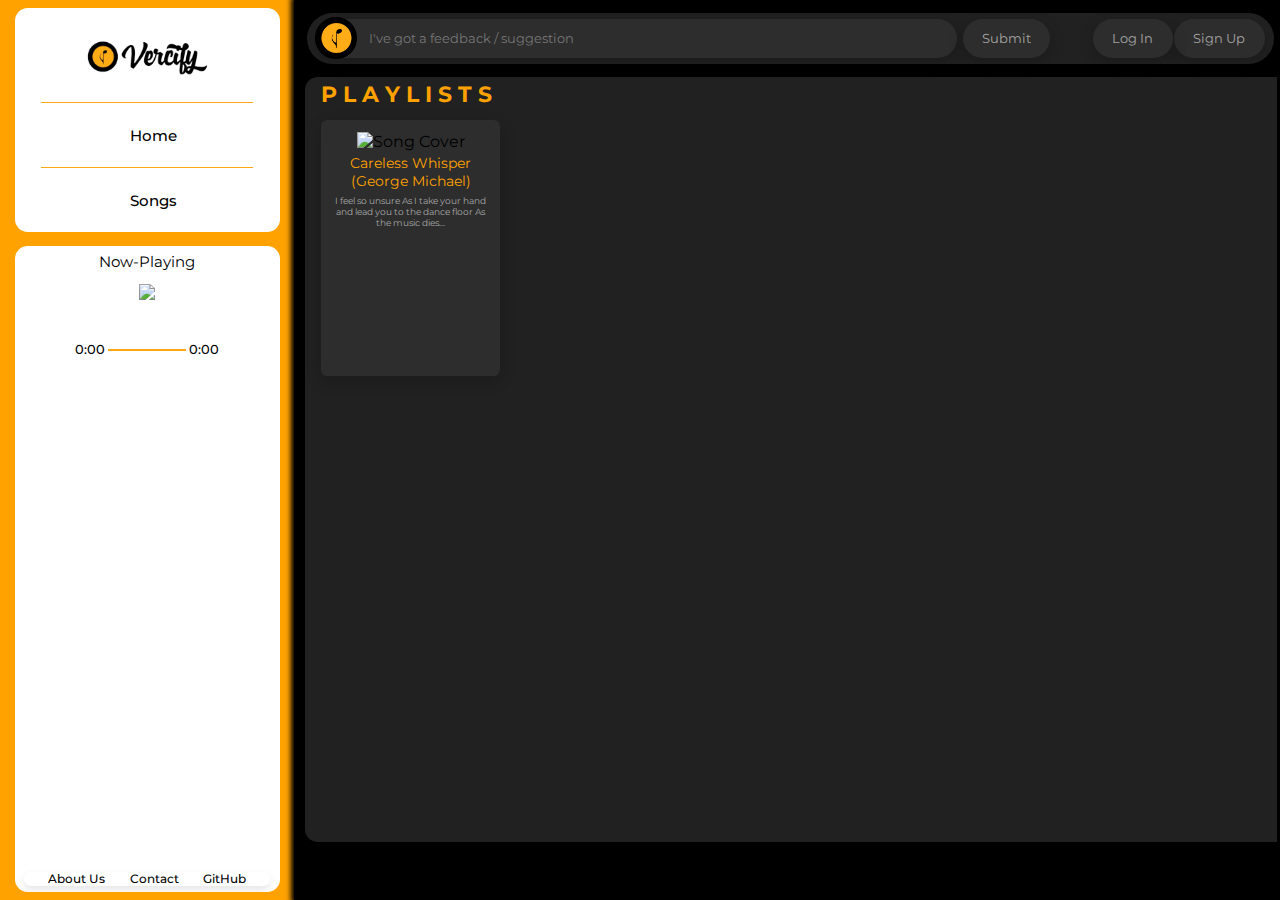
==== vercel-eng-rom.html @ b64d0e11 "Add files via upload" ====
<!-- DAY 3 -->
<!DOCTYPE html>
<html lang="en">
<head>
    <meta charset="UTF-8">
    <meta name="viewport" content="width=device-width, initial-scale=1.0">
    <title>Vercify-English-Romantic-Songs</title>
    <link rel="stylesheet" href="vercify.css">
    <link rel="preconnect" href="https://fonts.googleapis.com">
    <link rel="preconnect" href="https://fonts.gstatic.com" crossorigin>
    <link href="https://fonts.googleapis.com/css2?family=Encode+Sans+SC:wght@100..900&family=Josefin+Sans:ital,wght@0,100..700;1,100..700&family=Marvel:wght@700&family=Montserrat:ital,wght@0,100..900;1,100..900&family=Outfit:wght@100..900&family=Rubik+Burned&display=swap" rel="stylesheet">
    <link rel="stylesheet" href="https://cdnjs.cloudflare.com/ajax/libs/font-awesome/6.5.1/css/all.min.css" integrity="sha512-DTOQO9RWCH3ppGqcWaEA1BIZOC6xxalwEsw9c2QQeAIftl+Vegovlnee1c9QX4TctnWMn13TZye+giMm8e2LwA==" crossorigin="anonymous" referrerpolicy="no-referrer"/>
    <link rel="icon" href="vercifysymb.png">
</head>
<body>
    
    <nav>
        <ul class="vcify-left-nav-bar-top">
            <li class="vlnb-logo" ><a href="link"><img class="vercify-og-logo" src="vercifylogo.png"></a></li>
            <div class="divider-for-nav"></div>
            <li class="vlnb-nav-essts"><a href="#"><i class="fa-solid fa-house" style="color: #000000; padding-right: 1vw;"></i>Home</a></li>
            <div class="divider-for-nav"></div>
            <li class="vlnb-nav-essts"><a href="#"><i class="fa-solid fa-magnifying-glass" style="color: #000000; padding-right:1vw;"></i>Songs</a></li>
        </ul>
        <div class="vcify-left-nav-bar-bottom">
            <div class="now-play-ing-box">
                <div class="n-p-text" style="font-weight: 400;">Now-Playing</div>
                <div><img class="n-p-song-img" src="https://upload.wikimedia.org/wikipedia/commons/e/e7/%22AM%22_%28Arctic_Monkeys%29.jpg"></div>
                <div class="n-p-song-desc">
                    <div class="n-p-song-title"><ul></ul></div>
                    <div class="n-p-artst-name" style="color:#fba814"><ul></ul></div>
                </div>
                <div class="n-p-symb">
                    <i class="fa-solid fa-angles-left" style="color: #000000;"></i>
                    <i class="fa-solid fa-play" style="color: #000000;"></i>
                    <i class="fa-solid fa-angles-right" style="color: #000000;"></i>
                </div>
                <div class="song-durn-n-prog-bar" style="display: flex; align-items: center;justify-content: center; gap:2%; width:150%">
                    <div class="n-p-song-title">0:00</div>
                    <div class="divider-for-nav" style="width:60%; height: 10%;"></div>
                    <div class="n-p-song-title">0:00</div>
                </div>

            </div>
            <div class="ex-tr-as-hit">
                <a href="link" target="_blank">About Us</a>
                <a href="link" target="_blank">Contact</a>
                <a href="link" target="_blank">GitHub</a>
            </div>
        </div>
    </nav>

    <div class="vcify-right-song">
       <header class="vrs-txtara-n-logo">
            <div><img class="vrs-tnl-logo" src="vercifysymb.png"></div>
            <div><textarea class="vrs-tnl-textarea" placeholder="I've got a feedback / suggestion"></textarea></div>
            <div><button class="vrs-tnl-submit-btn">Submit</button></div>
            <div><button style="right:1vw;" class="vrs-tnl-submit-btn">Sign Up</button></div>
            <div><button style="right:8.2vw;" class="vrs-tnl-submit-btn">Log In</button></div>
        </header>
        <div class="vrs-pla-yli-sts">
            <div class="vrsp-header">P L A Y L I S T S</div>
            <div class="vrsp-song-card-holder">
                <div class="vrsp-song-card">
                    <div><img class="vsrp-sc-cover-img" src="https://upload.wikimedia.org/wikipedia/commons/e/e7/%22AM%22_%28Arctic_Monkeys%29.jpg" alt="Song Cover"></div>
                    <div class="vsrp-sc-genre-n-play-btn">
                        <div class="vsrp-sc-genre-name">Careless Whisper</div>
                        <div class="vsrp-sc-artist-name">(George Michael)</div>
                        <div class="vsrp-sc-genre-songs">I feel so unsure As I take your hand and lead you to the dance floor As the music dies...</div>
                        <button class="vsrp-sc-genre-play-button"><i class="fa-solid fa-play" style="color: #000000;"></i></button>
                    </div>
                </div>
                
                <!--<div class="vrsp-song-card">
                    <div><img class="vsrp-sc-cover-img" src="https://upload.wikimedia.org/wikipedia/commons/e/e7/%22AM%22_%28Arctic_Monkeys%29.jpg" alt="Song Cover"></div>
                    <div class="vsrp-sc-genre-n-play-btn">
                        <div class="vsrp-sc-genre-name">Genre: Song Name</div>
                        <div class="vsrp-sc-genre-songs">Lorem ipsum doloronsectetur adipisicing elit. Laudantium, delectus.</div>
                        <div class="vsrp-sc-genre-play-button"><i class="fa-solid fa-play" style="color: #000000;"></i></div>
                    </div>
                </div> -->

                
            </div>
            
        </div>
    </div>

    <script src="vercify.js"></script>
</body>
</html>
---- vercify.css ----
/* DAY 1 */
::-webkit-scrollbar{
    background: #000000;
    width:0.5vw;
}
::-webkit-scrollbar-thumb{
    border-radius:0.5vw;
    background: #fba814;
}
*{
    padding: 0;
    margin: 0;
    box-sizing: border-box;
    font-family: "Montserrat", sans-serif;
}
body{
    display:flex;
}
li{
    text-decoration: none;
    display: inline;
}
.divider-for-nav{
    width:80%;
    height:0.1vw;
    background-color:#fba814;
}

nav{
    display:flex;
    align-items:center;
    justify-content:space-around;
    flex-direction:column;
    width:23vw;
    height:100vh;
    padding: 0.1vw 0;
    background-color:#ffa200;
    position:sticky;
    top:0;
    /* left:0; */
    
}

.vcify-left-nav-bar-top{
    background-color: #ffffff;
    /* padding: 0.5vw 5vw; */
    border-radius:1vw;
    display:flex;
    align-items:center;
    flex-direction:column;
    justify-content: space-evenly;
    height: 25%;
    width:90%;
    overflow: hidden;

}
.vercify-og-logo{
    width:10vw;
    height:3.5vw;
    /* height: auto; */
    object-fit: cover;
}

.vlnb-nav-essts a{
    color: #000000;
    text-decoration: none;
    font-weight: 500;
    font-size: 1.2vw;
}
.vlnb-nav-essts a:hover{
    color:#fba814;
}
.n-p-text{
    font-size: 1.2vw;
}

.vcify-left-nav-bar-bottom{
    background-color: #ffffff;
    height: 72%;
    width:90%;
    padding: 0.5vw 5vw;
    border-radius:1vw;
    display:flex;
    align-items:center;
    flex-direction:column;
    justify-content:space-between;
    overflow: hidden;

}
.now-play-ing-box{
    display:flex;
    align-items:center;
    flex-direction:column;
    gap:1vw;
}
.n-p-song-img{
    height:7.7vw;
    /* border: 2px solid #696969; */
}
.n-p-song-title{
    font-size: 1vw;
    text-align: center;
    font-weight: 500;
}
.n-p-artst-name{
    font-size: 1vw;
    text-align: center;
    font-weight: 500;
}

.n-p-symb{
    display:flex;
    align-items: center;
    justify-content: space-around;
    gap:3.3vw;
    font-size: 1.7vw;
}
.ex-tr-as-hit {
    width:180%;
    display: flex;
    justify-content: space-evenly;
    /* background: #1a1a2e; */
    box-shadow: 0 4px 8px rgba(0, 0, 0, 0.1);
    border-radius: 10px;
}

    .ex-tr-as-hit a {
    text-decoration: none;
    font-size: 0.9vw;
    color: #000000;
    font-weight: 500;
    transition: color 0.3s ease-in-out, transform 0.3s ease-in-out;
}

    .ex-tr-as-hit a:hover, .ex-tr-as-hit a:focus {
    /* color: #0f3460; */
    transform: translateY(-5px);
    /* background: #ffffff; */
    color: #fba814;
    border-radius: 5px;
}

/* DAY 2 */

.vcify-right-song{
    width:77vw;
    background-color:#000000;
    box-shadow: 0vw 0vw 0.4vw 0.2vw #000000;
    z-index: 10;

}
.vrs-txtara-n-logo{
    display: flex;
    margin: 1vw;
    background-color: #ffffff21;
    width:75.5vw;
    padding:0.3vw 0 0 0.6vw;
    border-radius: 3vw;
    box-shadow: 0 5px 15px rgba(0, 0, 0, 0.2);

}
.vrs-tnl-logo{
    height:3.3vw;
    width:auto;
    position: absolute;
    z-index: 10;
}
.vrs-tnl-textarea {
    width: 50vw;
    height: 3vw;
    margin: 0.2vw;
    background-color: #2D2D2D;
    padding: 0.9vw 0 0 4vw;
    border: none;
    border-radius: 2vw;
    color: #f0f0f0;
    font-size: 1vw;
    box-shadow: 0 5px 15px rgba(0, 0, 0, 0.2);
    transition: background-color 0.3s ease, box-shadow 0.3s ease;
    outline: none;
    resize: none;
    position: relative;
    
}

  .vrs-tnl-textarea:focus {
    background-color: #fba814;
    box-shadow: 0 8px 25px rgba(0, 0, 0, 0.3);
}
.vrs-tnl-submit-btn{
    height: 3vw;
    margin: 0.2vw;
    background-color: #2D2D2D;
    padding: 0vw 1.5vw 0 1.5vw;
    border: none;
    border-radius: 2vw;
    color: #f0f0f09c;
    font-size: 1vw;
    box-shadow: 0 5px 15px rgba(0, 0, 0, 0.2);
    transition: background-color 0.3s ease, box-shadow 0.3s ease;
    position: absolute;

}
.vrs-tnl-submit-btn:hover{
    background-color: #fba814;
    box-shadow: 0 8px 25px rgba(0, 0, 0, 0.3);
    color:#000000;
}
.vrs-pla-yli-sts{
    display: flex;
    flex-direction: column;
    /* max-height:0vh; */
    height:85vh;
    margin: 0.8vw;
    background-color: #ffffff21;
    width:76vw;
    padding:0.3vw 0 0 0.6vw;
    border-radius: 1vw 0 0 1vw;
    box-shadow: 0 5px 15px rgba(0, 0, 0, 0.2);
    overflow-y: scroll;
    /* overflow-x: hidden; */
}
.vrsp-header{
    color:#ffa200;
    font-size: 1.7vw;
    font-weight: 700;
    margin: 0 0 1vw 0.7vw;
}
.vrsp-song-card-holder{
    display: flex;
    flex-wrap: wrap;
}
.vrsp-song-card{
    margin: 0 0 1vw 0.7vw;
    padding:1vw;
    display:flex;
    align-items:center;
    /* justify-content:space-between; */
    gap:0.2vw;
    flex-direction:column;
    height:20vw;
    width:14vw;
    border-radius: 0.5vw;
    background-color: #2D2D2D;
    /* box-shadow: 0 0 0.4vw 0.1vw #ffa200; */
    box-shadow: 0 5px 15px rgba(0, 0, 0, 0.2);
    overflow:hidden;

}
.vsrp-sc-cover-img{
    height:12vw
}
.vsrp-sc-genre-name{
    text-align: center;
    font-size: 1.1vw;
    color:#ffa200;

}
.vsrp-sc-artist-name{
    text-align: center;
    font-size: 1.1vw;
    color:#ffa200;

}
.vsrp-sc-genre-songs{
    font-size: 0.7vw;
    padding-top: 0.4vw;
    text-align: center;
    color:#f0f0f09c;
    /* position: relative; */
    -webkit-user-select: none;
    -moz-user-select: none; 
    -ms-user-select: none; 
    user-select: none;
}
/* DAY 3 */

.vsrp-sc-genre-n-play-btn {
    position: relative;
}

 .vsrp-sc-genre-play-button {
    position: absolute;
    top: 77%;
    left: 50%;
    transform: translate(-50%, -50%);
    font-size: 1.5vw;
    background-color: #ffa200;
    width:3vw;
    height:3vw;
    border-radius: 50%;
    display:flex;
    align-items:center;
    justify-content:center;
    border: 2px solid #000000;
}

.vsrp-sc-genre-play-button {
    z-index: -1; 
}
.vrsp-song-card:hover{
    animation: songcardanim 0.5s ease-in forwards;
    .vsrp-sc-genre-play-button {
        animation: playbtnanim 0.7s ease-in forwards;
        cursor:pointer;
    }
    .vsrp-sc-genre-songs {
        animation: songnamesbtnanim 0.2s ease-in forwards;

    }
}
@keyframes songcardanim {
    from{
        background-color: #2D2D2D;
    }
    to{
        background-color: #444444;
    }
}
@keyframes playbtnanim{
    from{
        opacity:0;
        z-index: -1; 

    }
    to{
        opacity:1;
        z-index: 10; 
    }
}
@keyframes songnamesbtnanim{
    from{
        opacity:1;

    }
    to{
        opacity:0;
    }
}
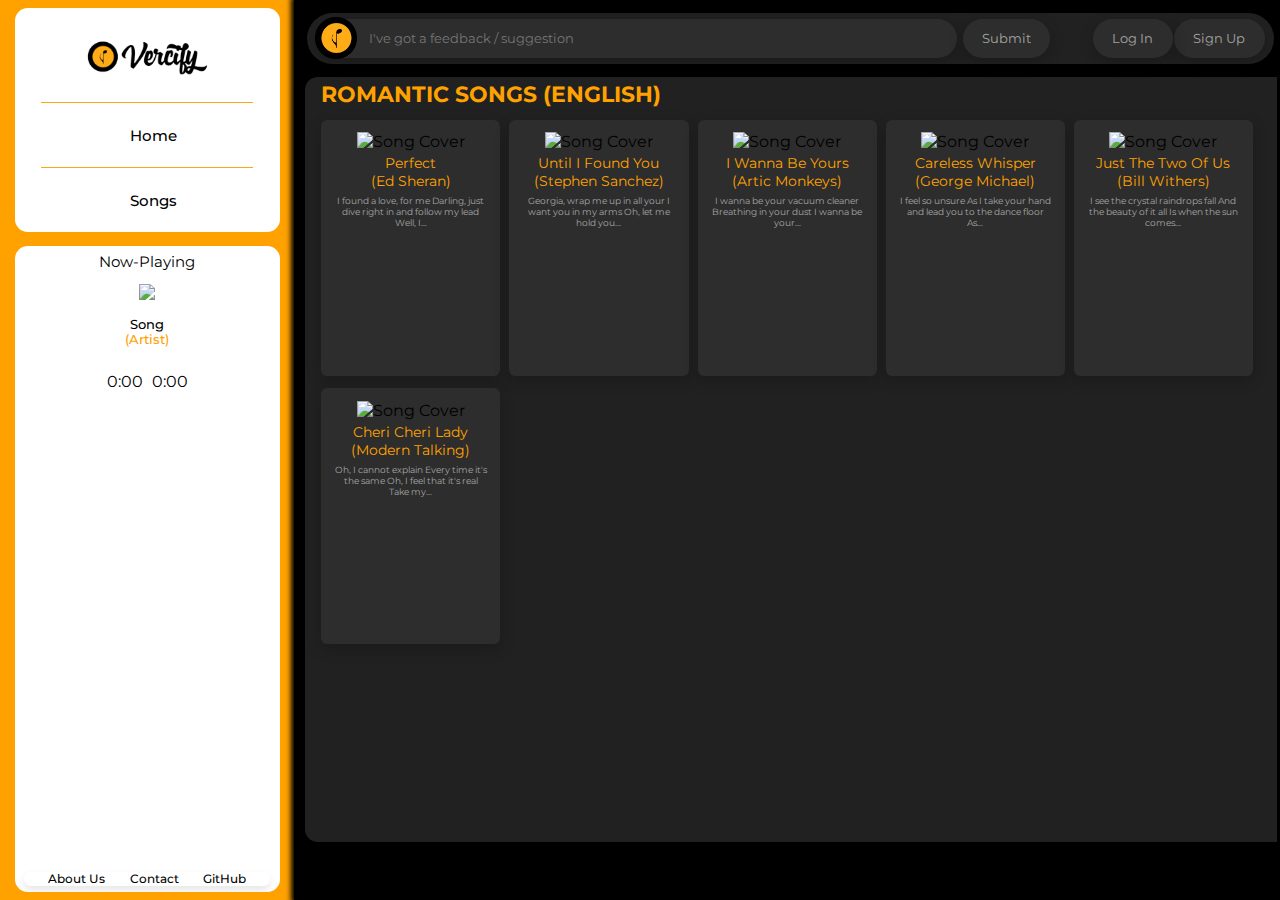
==== commit 0a48d29a: "Update vercel-eng-rom.html" ====
--- a/vercel-eng-rom.html
+++ b/vercel-eng-rom.html
@@ -25,20 +25,35 @@
         <div class="vcify-left-nav-bar-bottom">
             <div class="now-play-ing-box">
                 <div class="n-p-text" style="font-weight: 400;">Now-Playing</div>
-                <div><img class="n-p-song-img" src="https://upload.wikimedia.org/wikipedia/commons/e/e7/%22AM%22_%28Arctic_Monkeys%29.jpg"></div>
+                <div><img class="n-p-song-img" src="https://image.spreadshirtmedia.com/image-server/v1/compositions/T210A2PA4301PT17X19Y3D1020973557W29403H35284/views/1,width=550,height=550,appearanceId=2,backgroundColor=000000,noPt=true/retro-lets-play-some-music-classic-recorder-tee-mens-t-shirt.jpg"></div>
                 <div class="n-p-song-desc">
-                    <div class="n-p-song-title"><ul></ul></div>
-                    <div class="n-p-artst-name" style="color:#fba814"><ul></ul></div>
+                    <div class="n-p-song-title"><ul>Song</ul></div>
+                    <div class="n-p-artst-name" style="color:#ffa200"><ul>(Artist)</ul></div>
                 </div>
                 <div class="n-p-symb">
                     <i class="fa-solid fa-angles-left" style="color: #000000;"></i>
-                    <i class="fa-solid fa-play" style="color: #000000;"></i>
+                    <!-- <i class="fa-solid fa-play" style="color: #000000;"></i> -->
+                    <div class="soundbaranim">
+                        <!-- <ul class="wave-menu">
+                            <li></li>
+                            <li></li>
+                            <li></li>
+                            <li></li>
+                            <li></li>
+                            <li></li>
+                            <li></li>
+                            <li></li>
+                            <li></li>
+                            <li></li>
+                        </ul> -->
+                    </div>
                     <i class="fa-solid fa-angles-right" style="color: #000000;"></i>
                 </div>
-                <div class="song-durn-n-prog-bar" style="display: flex; align-items: center;justify-content: center; gap:2%; width:150%">
-                    <div class="n-p-song-title">0:00</div>
-                    <div class="divider-for-nav" style="width:60%; height: 10%;"></div>
-                    <div class="n-p-song-title">0:00</div>
+                <div class="song-durn-n-prog-bar" style="display: flex; align-items: center;justify-content: center; gap:2%; width:150%;">
+                    <div class="n-p-song-live-durn">0:00</div>
+                    <div class="n-p-prog-bar"></div>
+                    <div class="n-p-prog-bar-obj"><i class="fa-solid fa-music" style="color: #ffa200"></i></div>
+                    <div class="n-p-song-durn">0:00</div>
                 </div>
 
             </div>
@@ -59,24 +74,79 @@
             <div><button style="right:8.2vw;" class="vrs-tnl-submit-btn">Log In</button></div>
         </header>
         <div class="vrs-pla-yli-sts">
-            <div class="vrsp-header">P L A Y L I S T S</div>
+            <div class="vrsp-header">ROMANTIC SONGS (ENGLISH)</div>
             <div class="vrsp-song-card-holder">
+
+                <!-- DAY 4 -->
+
                 <div class="vrsp-song-card">
-                    <div><img class="vsrp-sc-cover-img" src="https://upload.wikimedia.org/wikipedia/commons/e/e7/%22AM%22_%28Arctic_Monkeys%29.jpg" alt="Song Cover"></div>
+                    <div><img class="vsrp-sc-cover-img" src="https://i.scdn.co/image/ab67616d0000b273ba5db46f4b838ef6027e6f96" alt="Song Cover"></div>
                     <div class="vsrp-sc-genre-n-play-btn">
-                        <div class="vsrp-sc-genre-name">Careless Whisper</div>
-                        <div class="vsrp-sc-artist-name">(George Michael)</div>
-                        <div class="vsrp-sc-genre-songs">I feel so unsure As I take your hand and lead you to the dance floor As the music dies...</div>
+                        <div class="vsrp-sc-genre-name">Perfect</div>
+                        <div class="vsrp-sc-artist-name">(Ed Sheran)</div>
+                        <div class="vsrp-sc-genre-songs">I found a love, for me Darling, just dive right in and follow my lead Well, I...</div>
                         <button class="vsrp-sc-genre-play-button"><i class="fa-solid fa-play" style="color: #000000;"></i></button>
                     </div>
                 </div>
                 
-                <!--<div class="vrsp-song-card">
+                <div class="vrsp-song-card">
+                    <div><img class="vsrp-sc-cover-img" src="https://i.scdn.co/image/ab67616d0000b2738792c3e96f8ab97a767c5d0c" alt="Song Cover"></div>
+                    <div class="vsrp-sc-genre-n-play-btn">
+                        <div class="vsrp-sc-genre-name">Until I Found You</div>
+                        <div class="vsrp-sc-artist-name">(Stephen Sanchez)</div>
+                        <div class="vsrp-sc-genre-songs">Georgia, wrap me up in all your I want you in my arms Oh, let me hold you...</div>
+                        <button class="vsrp-sc-genre-play-button"><i class="fa-solid fa-play" style="color: #000000;"></i></button>
+                    </div>
+                </div>
+
+                <div class="vrsp-song-card">
                     <div><img class="vsrp-sc-cover-img" src="https://upload.wikimedia.org/wikipedia/commons/e/e7/%22AM%22_%28Arctic_Monkeys%29.jpg" alt="Song Cover"></div>
                     <div class="vsrp-sc-genre-n-play-btn">
-                        <div class="vsrp-sc-genre-name">Genre: Song Name</div>
-                        <div class="vsrp-sc-genre-songs">Lorem ipsum doloronsectetur adipisicing elit. Laudantium, delectus.</div>
-                        <div class="vsrp-sc-genre-play-button"><i class="fa-solid fa-play" style="color: #000000;"></i></div>
+                        <div class="vsrp-sc-genre-name">I Wanna Be Yours</div>
+                        <div class="vsrp-sc-artist-name">(Artic Monkeys)</div>
+                        <div class="vsrp-sc-genre-songs">I wanna be your vacuum cleaner Breathing in your dust I wanna be your...</div>
+                        <button class="vsrp-sc-genre-play-button"><i class="fa-solid fa-play" style="color: #000000;"></i></button>
+                    </div>
+                </div>
+
+                <div class="vrsp-song-card">
+                    <div><img class="vsrp-sc-cover-img" src="https://i1.sndcdn.com/artworks-000041752324-9w417u-t500x500.jpg" alt="Song Cover"></div>
+                    <div class="vsrp-sc-genre-n-play-btn">
+                        <div class="vsrp-sc-genre-name">Careless Whisper</div>
+                        <div class="vsrp-sc-artist-name">(George Michael)</div>
+                        <div class="vsrp-sc-genre-songs">I feel so unsure As I take your hand and lead you to the dance floor As...</div>
+                        <button class="vsrp-sc-genre-play-button"><i class="fa-solid fa-play" style="color: #000000;"></i></button>
+                    </div>
+                </div>
+
+
+                <div class="vrsp-song-card">
+                    <div><img class="vsrp-sc-cover-img" src="https://i.scdn.co/image/ab67616d0000b273f8560af696925c50080dcc35" alt="Song Cover"></div>
+                    <div class="vsrp-sc-genre-n-play-btn">
+                        <div class="vsrp-sc-genre-name">Just The Two Of Us</div>
+                        <div class="vsrp-sc-artist-name">(Bill Withers)</div>
+                        <div class="vsrp-sc-genre-songs">I see the crystal raindrops fall And the beauty of it all Is when the sun comes...</div>
+                        <button class="vsrp-sc-genre-play-button"><i class="fa-solid fa-play" style="color: #000000;"></i></button>
+                    </div>
+                </div>
+
+                <div class="vrsp-song-card">
+                    <div><img class="vsrp-sc-cover-img" src="https://encrypted-tbn0.gstatic.com/images?q=tbn:ANd9GcQvCqwEgOcuYaxRv-QeDGXxVU1gcY76RrUAwwfhsWpX4Q&s" alt="Song Cover"></div>
+                    <div class="vsrp-sc-genre-n-play-btn">
+                        <div class="vsrp-sc-genre-name">Cheri Cheri Lady</div>
+                        <div class="vsrp-sc-artist-name">(Modern Talking)</div>
+                        <div class="vsrp-sc-genre-songs">Oh, I cannot explain Every time it's the same Oh, I feel that it's real Take my...</div>
+                        <button class="vsrp-sc-genre-play-button"><i class="fa-solid fa-play" style="color: #000000;"></i></button>
+                    </div>
+                </div>
+
+                <!-- <div class="vrsp-song-card">
+                    <div><img class="vsrp-sc-cover-img" src="link" alt="Song Cover"></div>
+                    <div class="vsrp-sc-genre-n-play-btn">
+                        <div class="vsrp-sc-genre-name">name</div>
+                        <div class="vsrp-sc-artist-name">artist</div>
+                        <div class="vsrp-sc-genre-songs">lyrics...</div>
+                        <button class="vsrp-sc-genre-play-button"><i class="fa-solid fa-play" style="color: #000000;"></i></button>
                     </div>
                 </div> -->
 
@@ -86,6 +156,7 @@
         </div>
     </div>
 
+
     <script src="vercify.js"></script>
 </body>
-</html>+</html>
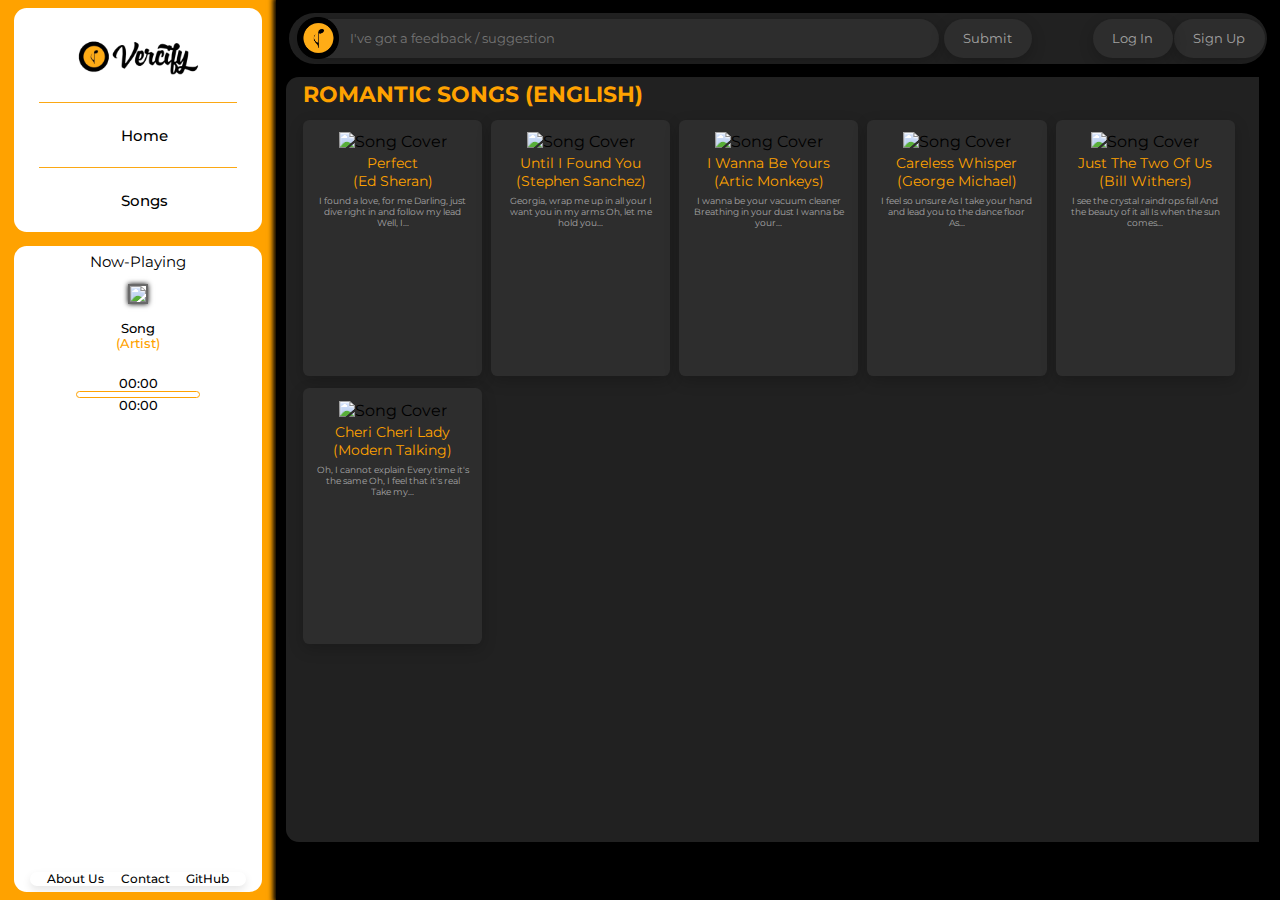
==== commit 99a1683c: "Update vercel-eng-rom.html" ====
--- a/vercel-eng-rom.html
+++ b/vercel-eng-rom.html
@@ -49,18 +49,19 @@
                     </div>
                     <i class="fa-solid fa-angles-right" style="color: #000000;"></i>
                 </div>
-                <div class="song-durn-n-prog-bar" style="display: flex; align-items: center;justify-content: center; gap:2%; width:150%;">
-                    <div class="n-p-song-live-durn">0:00</div>
-                    <div class="n-p-prog-bar"></div>
-                    <div class="n-p-prog-bar-obj"><i class="fa-solid fa-music" style="color: #ffa200"></i></div>
-                    <div class="n-p-song-durn">0:00</div>
+                <div class="song-durn-n-prog-bar">
+                    <div class="n-p-song-live-durn">00:00</div>
+                    <div class="n-p-prog-bar">
+                        <div class="n-p-prog-bar-obj"><i class="fa-solid fa-music" style="color: #ffa200"></i></div>
+                    </div>                    
+                    <div class="n-p-song-durn">00:00</div>
                 </div>
 
             </div>
             <div class="ex-tr-as-hit">
                 <a href="link" target="_blank">About Us</a>
                 <a href="link" target="_blank">Contact</a>
-                <a href="link" target="_blank">GitHub</a>
+                <a href="https://github.com/code33GS" target="_blank">GitHub</a>
             </div>
         </div>
     </nav>
--- a/vercify.css
+++ b/vercify.css
@@ -20,6 +20,9 @@
     text-decoration: none;
     display: inline;
 }
+#files{
+    display: none;
+}
 .divider-for-nav{
     width:80%;
     height:0.1vw;
@@ -31,7 +34,7 @@
     align-items:center;
     justify-content:space-around;
     flex-direction:column;
-    width:23vw;
+    width:22vw;
     height:100vh;
     padding: 0.1vw 0;
     background-color:#ffa200;
@@ -95,24 +98,54 @@
 }
 .n-p-song-img{
     height:7.7vw;
-    /* border: 2px solid #696969; */
+    /* padding: 7%; */
+    border: 2px solid #696969;
+    box-shadow: 0vw 0vw 0.4vw 0vw #000000;
+
 }
 .n-p-song-title{
     font-size: 1vw;
     text-align: center;
     font-weight: 500;
 }
+.n-p-song-durn{
+    font-size: 1vw;
+    text-align: center;
+    font-weight: 500;
+}
+.n-p-song-live-durn{
+    font-size: 1vw;
+    text-align: center;
+    font-weight: 500;
+}
+
 .n-p-artst-name{
     font-size: 1vw;
     text-align: center;
     font-weight: 500;
 }
+.n-p-prog-bar{
+    background-color:#ffffff;
+    border: 0.1px solid #ffa200;
+    width:9.7vw;
+    height: 20%;
+    /* box-shadow: 0vw 0vw 0.2vw 0vw #000000; */
+    border-radius:1vw;
+    position: relative;
+}
+.n-p-prog-bar-obj{
+    font-size: 0.8vw;
+    border-radius:50%;
+    position: absolute;
+    left: 27%; 
+    transition: left 0.3s;
+}
 
 .n-p-symb{
     display:flex;
     align-items: center;
-    justify-content: space-around;
-    gap:3.3vw;
+    justify-content: center;
+    gap:1vw;
     font-size: 1.7vw;
 }
 .ex-tr-as-hit {
@@ -143,7 +176,7 @@
 /* DAY 2 */
 
 .vcify-right-song{
-    width:77vw;
+    width:80vw;
     background-color:#000000;
     box-shadow: 0vw 0vw 0.4vw 0.2vw #000000;
     z-index: 10;
@@ -151,13 +184,12 @@
 }
 .vrs-txtara-n-logo{
     display: flex;
-    margin: 1vw;
+    margin: 1vw 0 1vw 1vw;
     background-color: #ffffff21;
-    width:75.5vw;
+    width:76.4vw;
     padding:0.3vw 0 0 0.6vw;
     border-radius: 3vw;
     box-shadow: 0 5px 15px rgba(0, 0, 0, 0.2);
-
 }
 .vrs-tnl-logo{
     height:3.3vw;
@@ -183,7 +215,7 @@
     
 }
 
-  .vrs-tnl-textarea:focus {
+.vrs-tnl-textarea:focus {
     background-color: #fba814;
     box-shadow: 0 8px 25px rgba(0, 0, 0, 0.3);
 }
@@ -211,7 +243,7 @@
     flex-direction: column;
     /* max-height:0vh; */
     height:85vh;
-    margin: 0.8vw;
+    margin: 0.8vw 0 0.8vw 0.8vw;
     background-color: #ffffff21;
     width:76vw;
     padding:0.3vw 0 0 0.6vw;
@@ -245,8 +277,8 @@
     /* box-shadow: 0 0 0.4vw 0.1vw #ffa200; */
     box-shadow: 0 5px 15px rgba(0, 0, 0, 0.2);
     overflow:hidden;
-
-}
+}
+
 .vsrp-sc-cover-img{
     height:12vw
 }
@@ -292,7 +324,7 @@
     display:flex;
     align-items:center;
     justify-content:center;
-    border: 2px solid #000000;
+    border: 1px solid #959595;
 }
 
 .vsrp-sc-genre-play-button {
@@ -337,3 +369,117 @@
         opacity:0;
     }
 }
+
+/* DAY 5 */
+
+.n-p-symb i:hover {
+    cursor: pointer;
+    transform: scale(1.2);
+}
+
+.wave-menu {
+    width: 5vw;
+    height: 2%;
+    display: flex;
+    justify-content: center;
+    align-items: center;
+    padding: 0;
+    margin: 0;
+    transition: ease 0.2s;
+    /* position: relative; */
+    background: #fff;
+  }
+  
+  .wave-menu li {
+    list-style: none;
+    height: 2vw;
+    width: 100%;
+    border-radius: 10px;
+    background: #ffa200;
+    margin: 0 2.5px;
+    padding: 0;
+    animation-name: wave1;
+    animation-duration: 0.3s;
+    animation-iteration-count: infinite;
+    animation-direction: alternate;
+    transition: ease 0.2s;
+  }
+  
+  
+  .wave-menu li:nth-child(2) {
+    animation-name: wave2;
+    animation-delay: 0.2s;
+  }
+  
+  .wave-menu li:nth-child(3) {
+    animation-name: wave3;
+    animation-delay: 0.23s;
+    animation-duration: 0.4s;
+  }
+  
+  .wave-menu li:nth-child(4) {
+    animation-name: wave4;
+    animation-delay: 0.1s;
+    animation-duration: 0.3s;
+  }
+  
+  .wave-menu li:nth-child(5) {
+    animation-delay: 0.5s;
+  }
+  
+  .wave-menu li:nth-child(6) {
+    animation-name: wave2;
+    animation-duration: 0.5s;
+  }
+  
+  .wave-menu li:nth-child(8) {
+    animation-name: wave4;
+    animation-delay: 0.4s;
+    animation-duration: 0.25s;
+  }
+  
+  .wave-menu li:nth-child(9) {
+    animation-name: wave3;
+    animation-delay: 0.15s;
+  }
+  
+  @keyframes wave1 {
+    from {
+      transform: scaleY(1);
+    }
+  
+    to {
+      transform: scaleY(0.5);
+    }
+  }
+  
+  @keyframes wave2 {
+    from {
+      transform: scaleY(0.3);
+    }
+  
+    to {
+      transform: scaleY(0.6);
+    }
+  }
+  
+  @keyframes wave3 {
+    from {
+      transform: scaleY(0.6);
+    }
+  
+    to {
+      transform: scaleY(0.8);
+    }
+  }
+  
+  @keyframes wave4 {
+    from {
+      transform: scaleY(0.2);
+    }
+  
+    to {
+      transform: scaleY(0.5);
+    }
+  }
+  
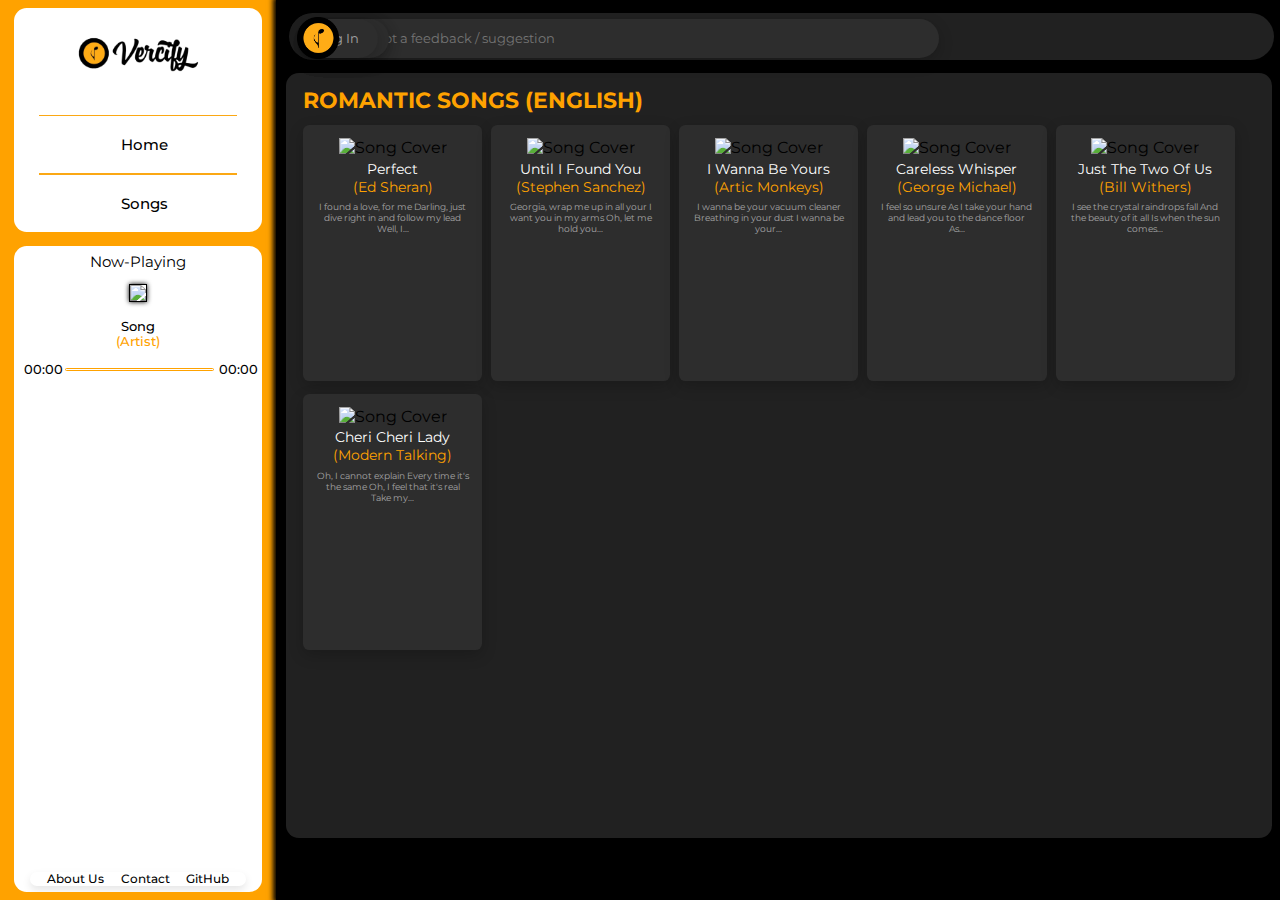
==== commit 158528a8: "Update vercel-eng-rom.html" ====
--- a/vercel-eng-rom.html
+++ b/vercel-eng-rom.html
@@ -4,7 +4,7 @@
 <head>
     <meta charset="UTF-8">
     <meta name="viewport" content="width=device-width, initial-scale=1.0">
-    <title>Vercify-English-Romantic-Songs</title>
+    <title>Vercify-Romantic-Songs(English)</title>
     <link rel="stylesheet" href="vercify.css">
     <link rel="preconnect" href="https://fonts.googleapis.com">
     <link rel="preconnect" href="https://fonts.gstatic.com" crossorigin>
@@ -16,7 +16,9 @@
     
     <nav>
         <ul class="vcify-left-nav-bar-top">
+            
             <li class="vlnb-logo" ><a href="link"><img class="vercify-og-logo" src="vercifylogo.png"></a></li>
+            <div class="vlnb-go-back"><i class="fa-solid fa-xmark"></i></div>
             <div class="divider-for-nav"></div>
             <li class="vlnb-nav-essts"><a href="#"><i class="fa-solid fa-house" style="color: #000000; padding-right: 1vw;"></i>Home</a></li>
             <div class="divider-for-nav"></div>
@@ -30,25 +32,7 @@
                     <div class="n-p-song-title"><ul>Song</ul></div>
                     <div class="n-p-artst-name" style="color:#ffa200"><ul>(Artist)</ul></div>
                 </div>
-                <div class="n-p-symb">
-                    <i class="fa-solid fa-angles-left" style="color: #000000;"></i>
-                    <!-- <i class="fa-solid fa-play" style="color: #000000;"></i> -->
-                    <div class="soundbaranim">
-                        <!-- <ul class="wave-menu">
-                            <li></li>
-                            <li></li>
-                            <li></li>
-                            <li></li>
-                            <li></li>
-                            <li></li>
-                            <li></li>
-                            <li></li>
-                            <li></li>
-                            <li></li>
-                        </ul> -->
-                    </div>
-                    <i class="fa-solid fa-angles-right" style="color: #000000;"></i>
-                </div>
+                
                 <div class="song-durn-n-prog-bar">
                     <div class="n-p-song-live-durn">00:00</div>
                     <div class="n-p-prog-bar">
@@ -68,11 +52,12 @@
 
     <div class="vcify-right-song">
        <header class="vrs-txtara-n-logo">
-            <div><img class="vrs-tnl-logo" src="vercifysymb.png"></div>
-            <div><textarea class="vrs-tnl-textarea" placeholder="I've got a feedback / suggestion"></textarea></div>
-            <div><button class="vrs-tnl-submit-btn">Submit</button></div>
-            <div><button style="right:1vw;" class="vrs-tnl-submit-btn">Sign Up</button></div>
-            <div><button style="right:8.2vw;" class="vrs-tnl-submit-btn">Log In</button></div>
+            <div class="vrs-ham-burg"><i class="fa-solid fa-sliders" ></i></div>
+            <img class="vrs-tnl-logo" src="vercifysymb.png">
+            <textarea class="vrs-tnl-textarea" placeholder="I've got a feedback / suggestion"></textarea>
+            <button class="vrs-tnl-submit-btn submitmargin">Submit</button>
+            <button class="vrs-tnl-submit-btn signupmargin">Sign Up</button>
+            <button class="vrs-tnl-submit-btn loginmargin">Log In</button>
         </header>
         <div class="vrs-pla-yli-sts">
             <div class="vrsp-header">ROMANTIC SONGS (ENGLISH)</div>
@@ -158,6 +143,6 @@
     </div>
 
 
-    <script src="vercify.js"></script>
+    <script src="vercify-eng-rom.js"></script>
 </body>
 </html>
--- a/vercify.css
+++ b/vercify.css
@@ -1,155 +1,181 @@
 /* DAY 1 */
-::-webkit-scrollbar{
+::-webkit-scrollbar {
     background: #000000;
-    width:0.5vw;
-}
-::-webkit-scrollbar-thumb{
-    border-radius:0.5vw;
+    width: 0.5vw;
+}
+
+::-webkit-scrollbar-thumb {
+    border-radius: 0.5vw;
     background: #fba814;
 }
-*{
+
+* {
     padding: 0;
     margin: 0;
     box-sizing: border-box;
     font-family: "Montserrat", sans-serif;
 }
-body{
-    display:flex;
-}
-li{
+
+body {
+    display: flex;
+}
+
+li {
     text-decoration: none;
     display: inline;
 }
-#files{
+
+#files {
     display: none;
 }
-.divider-for-nav{
-    width:80%;
-    height:0.1vw;
-    background-color:#fba814;
-}
-
-nav{
-    display:flex;
-    align-items:center;
-    justify-content:space-around;
-    flex-direction:column;
-    width:22vw;
-    height:100vh;
+
+.divider-for-nav {
+    width: 80%;
+    height: 0.1vw;
+    background-color: #fba814;
+}
+
+nav {
+    display: flex;
+    align-items: center;
+    justify-content: space-around;
+    flex-direction: column;
+    width: 22vw;
+    height: 100vh;
     padding: 0.1vw 0;
-    background-color:#ffa200;
-    position:sticky;
-    top:0;
+    background-color: #ffa200;
+    position: sticky;
+    top: 0;
     /* left:0; */
-    
-}
-
-.vcify-left-nav-bar-top{
+
+}
+
+.vcify-left-nav-bar-top {
     background-color: #ffffff;
     /* padding: 0.5vw 5vw; */
-    border-radius:1vw;
-    display:flex;
-    align-items:center;
-    flex-direction:column;
+    border-radius: 1vw;
+    display: flex;
+    align-items: center;
+    flex-direction: column;
     justify-content: space-evenly;
     height: 25%;
-    width:90%;
+    width: 90%;
     overflow: hidden;
 
 }
-.vercify-og-logo{
-    width:10vw;
-    height:3.5vw;
+
+.vercify-og-logo {
+    width: 10vw;
+    height: 3.5vw;
     /* height: auto; */
     object-fit: cover;
 }
 
-.vlnb-nav-essts a{
+.vlnb-nav-essts a {
     color: #000000;
     text-decoration: none;
     font-weight: 500;
     font-size: 1.2vw;
 }
-.vlnb-nav-essts a:hover{
-    color:#fba814;
-}
-.n-p-text{
+
+.vlnb-nav-essts a:hover {
+    color: #fba814;
+}
+
+.n-p-text {
     font-size: 1.2vw;
 }
 
-.vcify-left-nav-bar-bottom{
+.vcify-left-nav-bar-bottom {
     background-color: #ffffff;
     height: 72%;
-    width:90%;
+    width: 90%;
     padding: 0.5vw 5vw;
-    border-radius:1vw;
-    display:flex;
-    align-items:center;
-    flex-direction:column;
-    justify-content:space-between;
+    border-radius: 1vw;
+    display: flex;
+    align-items: center;
+    flex-direction: column;
+    justify-content: space-between;
     overflow: hidden;
 
 }
-.now-play-ing-box{
-    display:flex;
-    align-items:center;
-    flex-direction:column;
-    gap:1vw;
-}
-.n-p-song-img{
-    height:7.7vw;
+
+.now-play-ing-box {
+    width: 100%;
+    display: flex;
+    align-items: center;
+    flex-direction: column;
+    gap: 1vw;
+}
+
+.n-p-song-img {
+    height: 7.7vw;
     /* padding: 7%; */
-    border: 2px solid #696969;
+    border: 1px solid #000000;
     box-shadow: 0vw 0vw 0.4vw 0vw #000000;
 
 }
-.n-p-song-title{
+
+.n-p-song-title,
+.n-p-artst-name {
     font-size: 1vw;
     text-align: center;
     font-weight: 500;
 }
-.n-p-song-durn{
+
+.n-p-song-durn,
+.n-p-song-live-durn {
+    width: 10%;
     font-size: 1vw;
-    text-align: center;
     font-weight: 500;
 }
-.n-p-song-live-durn{
-    font-size: 1vw;
-    text-align: center;
-    font-weight: 500;
-}
-
-.n-p-artst-name{
-    font-size: 1vw;
-    text-align: center;
-    font-weight: 500;
-}
-.n-p-prog-bar{
-    background-color:#ffffff;
+
+.song-durn-n-prog-bar {
+    display: flex;
+    align-items: center;
+    gap: 2%;
+    width: 180%;
+    margin-right: 10%;
+}
+
+.n-p-prog-bar {
+    background-color: #ffffff;
     border: 0.1px solid #ffa200;
-    width:9.7vw;
+    width: 70%;
     height: 20%;
+    margin-left: 7%;
     /* box-shadow: 0vw 0vw 0.2vw 0vw #000000; */
-    border-radius:1vw;
+    border-radius: 1vw;
     position: relative;
-}
-.n-p-prog-bar-obj{
+    cursor: pointer;
+}
+
+.n-p-prog-bar-obj {
     font-size: 0.8vw;
-    border-radius:50%;
+    height: 100%;
+    width: 0%;
+    background-color: #ffa200;
+    transition: width 0.3s;
+}
+
+.n-p-prog-bar-obj i {
     position: absolute;
-    left: 27%; 
+    left: 0%;
+    bottom: -330%;
+    transform: translateX(-35%);
     transition: left 0.3s;
 }
 
-.n-p-symb{
-    display:flex;
+.n-p-symb {
+    display: flex;
     align-items: center;
     justify-content: center;
-    gap:1vw;
+    gap: 1vw;
     font-size: 1.7vw;
 }
+
 .ex-tr-as-hit {
-    width:180%;
+    width: 180%;
     display: flex;
     justify-content: space-evenly;
     /* background: #1a1a2e; */
@@ -157,7 +183,7 @@
     border-radius: 10px;
 }
 
-    .ex-tr-as-hit a {
+.ex-tr-as-hit a {
     text-decoration: none;
     font-size: 0.9vw;
     color: #000000;
@@ -165,7 +191,8 @@
     transition: color 0.3s ease-in-out, transform 0.3s ease-in-out;
 }
 
-    .ex-tr-as-hit a:hover, .ex-tr-as-hit a:focus {
+.ex-tr-as-hit a:hover,
+.ex-tr-as-hit a:focus {
     /* color: #0f3460; */
     transform: translateY(-5px);
     /* background: #ffffff; */
@@ -175,28 +202,35 @@
 
 /* DAY 2 */
 
-.vcify-right-song{
-    width:80vw;
-    background-color:#000000;
+.vcify-right-song {
+    width: 80vw;
+    background-color: #000000;
     box-shadow: 0vw 0vw 0.4vw 0.2vw #000000;
     z-index: 10;
 
 }
-.vrs-txtara-n-logo{
+
+.vrs-txtara-n-logo {
     display: flex;
     margin: 1vw 0 1vw 1vw;
     background-color: #ffffff21;
-    width:76.4vw;
-    padding:0.3vw 0 0 0.6vw;
+    width: 77vw;
+    padding: 0.3vw 0 0 0.6vw;
     border-radius: 3vw;
     box-shadow: 0 5px 15px rgba(0, 0, 0, 0.2);
 }
-.vrs-tnl-logo{
-    height:3.3vw;
-    width:auto;
+
+.vrs-txtara-n-logo button {
+    cursor: pointer;
+}
+
+.vrs-tnl-logo {
+    height: 3.3vw;
+    width: auto;
     position: absolute;
     z-index: 10;
 }
+
 .vrs-tnl-textarea {
     width: 50vw;
     height: 3vw;
@@ -212,14 +246,15 @@
     outline: none;
     resize: none;
     position: relative;
-    
+
 }
 
 .vrs-tnl-textarea:focus {
     background-color: #fba814;
     box-shadow: 0 8px 25px rgba(0, 0, 0, 0.3);
 }
-.vrs-tnl-submit-btn{
+
+.vrs-tnl-submit-btn {
     height: 3vw;
     margin: 0.2vw;
     background-color: #2D2D2D;
@@ -233,140 +268,156 @@
     position: absolute;
 
 }
-.vrs-tnl-submit-btn:hover{
+
+.vrs-tnl-submit-btn:hover {
     background-color: #fba814;
     box-shadow: 0 8px 25px rgba(0, 0, 0, 0.3);
-    color:#000000;
-}
-.vrs-pla-yli-sts{
+    color: #000000;
+}
+
+.vrs-pla-yli-sts {
     display: flex;
     flex-direction: column;
     /* max-height:0vh; */
-    height:85vh;
+    height: 85vh;
     margin: 0.8vw 0 0.8vw 0.8vw;
     background-color: #ffffff21;
-    width:76vw;
-    padding:0.3vw 0 0 0.6vw;
-    border-radius: 1vw 0 0 1vw;
+    width: 77vw;
+    padding: 0.3vw 0 0 0.6vw;
+    border-radius: 1vw;
     box-shadow: 0 5px 15px rgba(0, 0, 0, 0.2);
     overflow-y: scroll;
     /* overflow-x: hidden; */
 }
-.vrsp-header{
-    color:#ffa200;
+
+.vrsp-header {
+    color: #ffa200;
     font-size: 1.7vw;
     font-weight: 700;
+    margin: 1% 0 1vw 0.7vw;
+}
+
+.vrsp-song-card-holder {
+    display: flex;
+    flex-wrap: wrap;
+}
+
+.vrsp-song-card {
     margin: 0 0 1vw 0.7vw;
-}
-.vrsp-song-card-holder{
-    display: flex;
-    flex-wrap: wrap;
-}
-.vrsp-song-card{
-    margin: 0 0 1vw 0.7vw;
-    padding:1vw;
-    display:flex;
-    align-items:center;
+    padding: 1vw;
+    display: flex;
+    align-items: center;
     /* justify-content:space-between; */
-    gap:0.2vw;
-    flex-direction:column;
-    height:20vw;
-    width:14vw;
+    gap: 0.2vw;
+    flex-direction: column;
+    height: 20vw;
+    width: 14vw;
     border-radius: 0.5vw;
     background-color: #2D2D2D;
     /* box-shadow: 0 0 0.4vw 0.1vw #ffa200; */
     box-shadow: 0 5px 15px rgba(0, 0, 0, 0.2);
-    overflow:hidden;
-}
-
-.vsrp-sc-cover-img{
-    height:12vw
-}
-.vsrp-sc-genre-name{
+    overflow: hidden;
+}
+
+.vsrp-sc-cover-img {
+    height: 12vw;
+}
+
+.vsrp-sc-genre-name {
     text-align: center;
     font-size: 1.1vw;
-    color:#ffa200;
-
-}
-.vsrp-sc-artist-name{
+    color: #ffffff;
+
+}
+
+.vsrp-sc-artist-name {
     text-align: center;
     font-size: 1.1vw;
-    color:#ffa200;
-
-}
-.vsrp-sc-genre-songs{
+    color: #ffa200;
+
+}
+
+.vsrp-sc-genre-songs {
     font-size: 0.7vw;
     padding-top: 0.4vw;
     text-align: center;
-    color:#f0f0f09c;
+    color: #f0f0f09c;
     /* position: relative; */
     -webkit-user-select: none;
-    -moz-user-select: none; 
-    -ms-user-select: none; 
+    -moz-user-select: none;
+    -ms-user-select: none;
     user-select: none;
 }
+
 /* DAY 3 */
 
 .vsrp-sc-genre-n-play-btn {
     position: relative;
 }
 
- .vsrp-sc-genre-play-button {
+.vsrp-sc-genre-play-button {
     position: absolute;
     top: 77%;
     left: 50%;
     transform: translate(-50%, -50%);
     font-size: 1.5vw;
     background-color: #ffa200;
-    width:3vw;
-    height:3vw;
+    width: 3vw;
+    height: 3vw;
     border-radius: 50%;
-    display:flex;
-    align-items:center;
-    justify-content:center;
+    display: flex;
+    align-items: center;
+    justify-content: center;
     border: 1px solid #959595;
 }
 
 .vsrp-sc-genre-play-button {
-    z-index: -1; 
-}
-.vrsp-song-card:hover{
+    z-index: -1;
+}
+
+.vrsp-song-card:hover {
     animation: songcardanim 0.5s ease-in forwards;
+
     .vsrp-sc-genre-play-button {
         animation: playbtnanim 0.7s ease-in forwards;
-        cursor:pointer;
-    }
+        cursor: pointer;
+    }
+
     .vsrp-sc-genre-songs {
         animation: songnamesbtnanim 0.2s ease-in forwards;
 
     }
 }
+
 @keyframes songcardanim {
-    from{
+    from {
         background-color: #2D2D2D;
     }
-    to{
+
+    to {
         background-color: #444444;
     }
 }
-@keyframes playbtnanim{
-    from{
-        opacity:0;
-        z-index: -1; 
-
-    }
-    to{
-        opacity:1;
-        z-index: 10; 
-    }
-}
-@keyframes songnamesbtnanim{
-    from{
-        opacity:1;
-
-    }
-    to{
-        opacity:0;
+
+@keyframes playbtnanim {
+    from {
+        opacity: 0;
+        z-index: -1;
+
+    }
+
+    to {
+        opacity: 1;
+        z-index: 10;
+    }
+}
+
+@keyframes songnamesbtnanim {
+    from {
+        opacity: 1;
+    }
+    to {
+        opacity: 0;
     }
 }
 
@@ -388,9 +439,9 @@
     transition: ease 0.2s;
     /* position: relative; */
     background: #fff;
-  }
-  
-  .wave-menu li {
+}
+
+.wave-menu li {
     list-style: none;
     height: 2vw;
     width: 100%;
@@ -403,83 +454,144 @@
     animation-iteration-count: infinite;
     animation-direction: alternate;
     transition: ease 0.2s;
-  }
-  
-  
-  .wave-menu li:nth-child(2) {
+}
+
+
+.wave-menu li:nth-child(2) {
     animation-name: wave2;
     animation-delay: 0.2s;
-  }
-  
-  .wave-menu li:nth-child(3) {
+}
+
+.wave-menu li:nth-child(3) {
     animation-name: wave3;
     animation-delay: 0.23s;
     animation-duration: 0.4s;
-  }
-  
-  .wave-menu li:nth-child(4) {
+}
+
+.wave-menu li:nth-child(4) {
     animation-name: wave4;
     animation-delay: 0.1s;
     animation-duration: 0.3s;
-  }
-  
-  .wave-menu li:nth-child(5) {
+}
+
+.wave-menu li:nth-child(5) {
     animation-delay: 0.5s;
-  }
-  
-  .wave-menu li:nth-child(6) {
+}
+
+.wave-menu li:nth-child(6) {
     animation-name: wave2;
     animation-duration: 0.5s;
-  }
-  
-  .wave-menu li:nth-child(8) {
+}
+
+.wave-menu li:nth-child(8) {
     animation-name: wave4;
     animation-delay: 0.4s;
     animation-duration: 0.25s;
-  }
-  
-  .wave-menu li:nth-child(9) {
+}
+
+.wave-menu li:nth-child(9) {
     animation-name: wave3;
     animation-delay: 0.15s;
-  }
-  
-  @keyframes wave1 {
-    from {
-      transform: scaleY(1);
-    }
-  
-    to {
-      transform: scaleY(0.5);
-    }
-  }
-  
-  @keyframes wave2 {
-    from {
-      transform: scaleY(0.3);
-    }
-  
-    to {
-      transform: scaleY(0.6);
-    }
-  }
-  
-  @keyframes wave3 {
-    from {
-      transform: scaleY(0.6);
-    }
-  
-    to {
-      transform: scaleY(0.8);
-    }
-  }
-  
-  @keyframes wave4 {
-    from {
-      transform: scaleY(0.2);
-    }
-  
-    to {
-      transform: scaleY(0.5);
-    }
-  }
-  
+}
+
+@keyframes wave1 {
+    from {
+        transform: scaleY(1);
+    }
+
+    to {
+        transform: scaleY(0.5);
+    }
+}
+
+@keyframes wave2 {
+    from {
+        transform: scaleY(0.3);
+    }
+
+    to {
+        transform: scaleY(0.6);
+    }
+}
+
+@keyframes wave3 {
+    from {
+        transform: scaleY(0.6);
+    }
+
+    to {
+        transform: scaleY(0.8);
+    }
+}
+
+@keyframes wave4 {
+    from {
+        transform: scaleY(0.2);
+    }
+
+    to {
+        transform: scaleY(0.5);
+    }
+}
+
+/* DAY 6 */
+
+@media (max-width: 1000px) {
+    nav{
+        position: absolute;
+        left:-100%;
+        transition:1s;
+    }
+    body{
+        background-color: #000000;
+    }
+    header :nth-child(1) {
+        margin-left: 0.4%;
+    }
+    .vcify-right-song,.vrs-pla-yli-sts,.vrs-txtara-n-logo{
+        width:98.5vw;
+        padding: 0;
+    }
+    .vrs-txtara-n-logo{
+       padding-top:0.5%; 
+       margin-right: 1%;
+    }
+    .vrs-pla-yli-sts{
+        height:96vh;
+    }
+    .vrsp-header{
+        text-align: center;
+    }
+    .vrsp-song-card-holder{
+        justify-content: center;
+    }
+    .vrsp-song-card {
+        padding: 1.5vw;
+        margin:0 2% 2% 2%;
+        gap: 0.2vw;
+        height: 25vw;
+        width: 19vw;
+        border-radius: 0.5vw;
+    }
+    
+    .vsrp-sc-cover-img {
+        height: 15.5vw;
+    }
+    
+    .vsrp-sc-genre-name, .vsrp-sc-artist-name{
+        font-size: 1.2vw;
+    }
+        
+    .vsrp-sc-genre-songs {
+        font-size: 0.8vw;
+        padding-top: 0.5vw;
+    }
+}
+@media (max-width: 420px) {
+    .vrs-txtara-n-logo button{
+        margin-top:0.7%
+    }
+    .vrs-txtara-n-logo img{
+        margin-top:0.4%
+    }
+}
